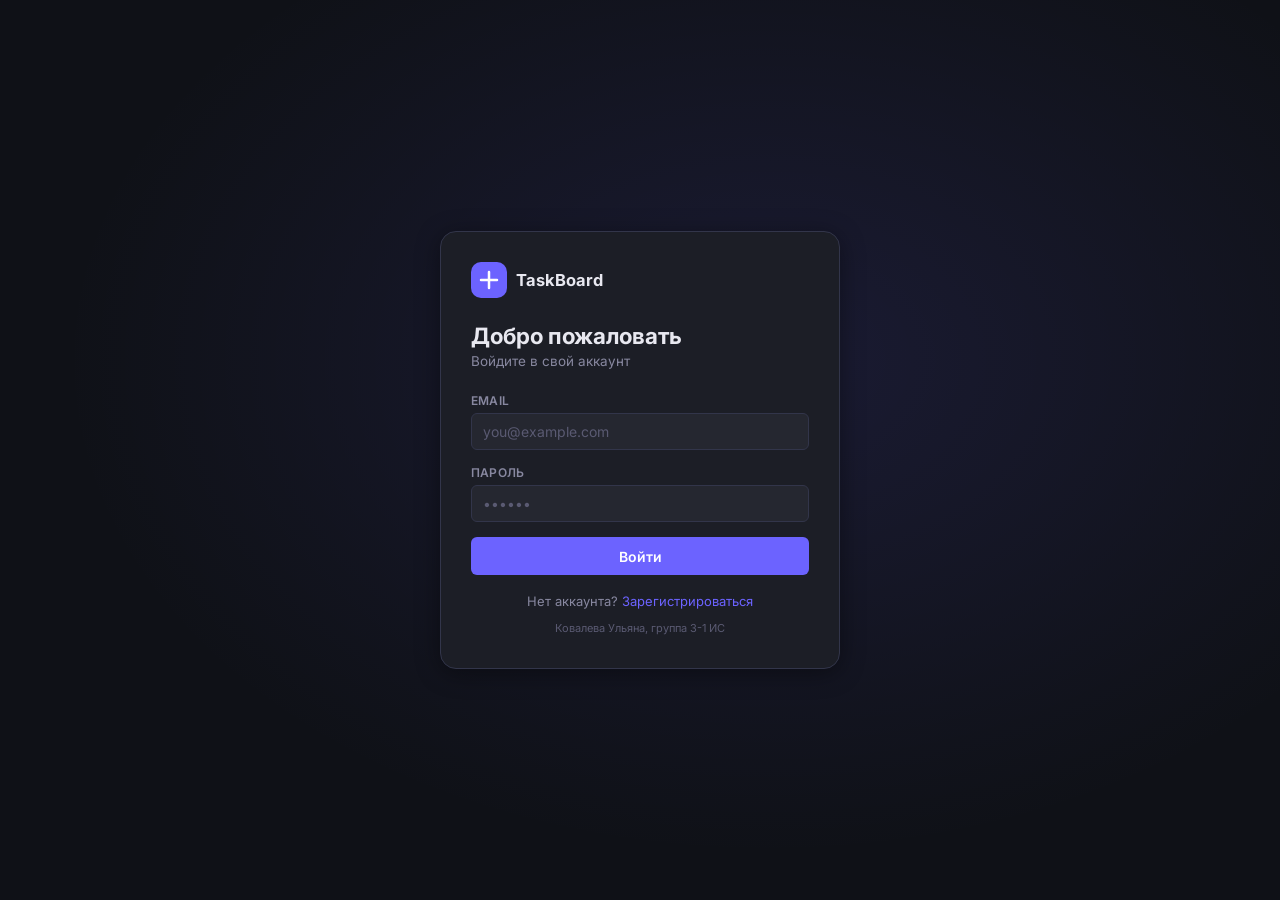
==== Kursovichok2/wwwroot/index.html @ 53ca3d96 "1" ====
<!DOCTYPE html>
<html lang="ru">
<head>
  <meta charset="UTF-8" />
  <meta name="viewport" content="width=device-width, initial-scale=1.0" />
  <meta name="author" content="Ковалева Ульяна, группа 3-1 ИС" />
  <title>TaskBoard — Управление задачами</title>
  <link rel="preconnect" href="https://fonts.googleapis.com" />
  <link href="https://fonts.googleapis.com/css2?family=Inter:wght@400;500;600;700&display=swap" rel="stylesheet" />
  <link rel="stylesheet" href="style.css?v=5" />
</head>
<body>

  <!-- ТОСТЫ -->
  <div id="toast-container"></div>

  <!-- ЭКРАНЫ АВТОРИЗАЦИИ (показываются, когда пользователь не вошёл) -->
  <div id="auth-view" class="auth-wrapper hidden">
    <!-- LOGIN -->
    <div id="page-login" class="auth-card hidden">
      <div class="auth-logo">
        <svg width="36" height="36" viewBox="0 0 36 36" fill="none">
          <rect width="36" height="36" rx="10" fill="#6C63FF"/>
          <path d="M10 18h16M18 10v16" stroke="#fff" stroke-width="2.5" stroke-linecap="round"/>
        </svg>
        <span>TaskBoard</span>
      </div>
      <h1 class="auth-title">Добро пожаловать</h1>
      <p class="auth-subtitle">Войдите в свой аккаунт</p>
      <form id="login-form" class="auth-form" onsubmit="Auth.login(); return false;">
        <div class="field">
          <label>Email</label>
          <input type="email" id="login-email" placeholder="you@example.com" autocomplete="email" required />
        </div>
        <div class="field">
          <label>Пароль</label>
          <input type="password" id="login-password" placeholder="••••••" autocomplete="current-password" required />
        </div>
        <div id="login-error" class="form-error hidden"></div>
        <button type="submit" class="btn btn-primary btn-full">
          <span class="btn-text">Войти</span>
          <span class="btn-spinner hidden"></span>
        </button>
      </form>
      <p class="auth-footer">Нет аккаунта? <a href="#" onclick="Router.go('register')">Зарегистрироваться</a></p>
      <p class="auth-credit">Ковалева Ульяна, группа 3-1 ИС</p>
    </div>

    <!-- РЕГИСТРАЦИЯ -->
    <div id="page-register" class="auth-card hidden">
      <div class="auth-logo">
        <svg width="36" height="36" viewBox="0 0 36 36" fill="none">
          <rect width="36" height="36" rx="10" fill="#6C63FF"/>
          <path d="M10 18h16M18 10v16" stroke="#fff" stroke-width="2.5" stroke-linecap="round"/>
        </svg>
        <span>TaskBoard</span>
      </div>
      <h1 class="auth-title">Создать аккаунт</h1>
      <p class="auth-subtitle">Заполните данные для регистрации</p>
      <form id="register-form" class="auth-form" onsubmit="Auth.register(); return false;">
        <div class="field">
          <label>Имя пользователя</label>
          <input type="text" id="reg-username" placeholder="Минимум 5 символов" minlength="5" maxlength="50" required />
        </div>
        <div class="field">
          <label>Email</label>
          <input type="email" id="reg-email" placeholder="you@example.com" required />
        </div>
        <div class="field">
          <label>Пароль</label>
          <input type="password" id="reg-password" placeholder="Минимум 6 символов" minlength="6" maxlength="100" required />
        </div>
        <div class="field">
          <label>Роль</label>
          <select id="reg-role">
            <option value="user">Исполнитель</option>
            <option value="manager">Менеджер</option>
            <option value="admin">Администратор</option>
          </select>
        </div>
        <div id="reg-error" class="form-error hidden"></div>
        <button type="submit" class="btn btn-primary btn-full">
          <span class="btn-text">Зарегистрироваться</span>
          <span class="btn-spinner hidden"></span>
        </button>
      </form>
      <p class="auth-footer">Уже есть аккаунт? <a href="#" onclick="Router.go('login')">Войти</a></p>
      <p class="auth-credit">Ковалева Ульяна, группа 3-1 ИС</p>
    </div>
  </div>

  <!-- ОСНОВНОЕ ПРИЛОЖЕНИЕ (показывается, если пользователь вошёл) -->
  <div id="app-view" class="app-layout hidden">

    <!-- БОКОВОЕ МЕНЮ -->
    <aside class="sidebar">
      <div class="sidebar-header">
        <svg width="28" height="28" viewBox="0 0 36 36" fill="none">
          <rect width="36" height="36" rx="10" fill="#6C63FF"/>
          <path d="M10 18h16M18 10v16" stroke="#fff" stroke-width="2.5" stroke-linecap="round"/>
        </svg>
        <span class="sidebar-brand">TaskBoard</span>
      </div>

      <nav class="sidebar-nav">
        <a href="#" class="nav-item active" onclick="Router.go('boards')" data-page="boards">
          <svg viewBox="0 0 24 24" fill="none" stroke="currentColor" stroke-width="2">
            <rect x="3" y="3" width="7" height="7" rx="1"/><rect x="14" y="3" width="7" height="7" rx="1"/>
            <rect x="3" y="14" width="7" height="7" rx="1"/><rect x="14" y="14" width="7" height="7" rx="1"/>
          </svg>
          Мои доски
        </a>
        <a href="#" class="nav-item" onclick="Router.go('notifications')" data-page="notifications">
          <svg viewBox="0 0 24 24" fill="none" stroke="currentColor" stroke-width="2">
            <path d="M18 8A6 6 0 0 0 6 8c0 7-3 9-3 9h18s-3-2-3-9"/>
            <path d="M13.73 21a2 2 0 0 1-3.46 0"/>
          </svg>
          Уведомления
          <span id="notif-badge" class="badge hidden">0</span>
        </a>
        <a href="#" class="nav-item" onclick="Router.go('profile')" data-page="profile">
          <svg viewBox="0 0 24 24" fill="none" stroke="currentColor" stroke-width="2">
            <path d="M20 21v-2a4 4 0 0 0-4-4H8a4 4 0 0 0-4 4v2"/>
            <circle cx="12" cy="7" r="4"/>
          </svg>
          Профиль
        </a>
      </nav>

      <div class="course-credit" id="course-author">Ковалева Ульяна, группа 3-1 ИС</div>

      <div class="sidebar-footer">
        <div class="sidebar-user">
          <div class="user-avatar" id="sidebar-avatar">?</div>
          <div class="user-info">
            <span class="user-name" id="sidebar-name">...</span>
            <span class="user-role" id="sidebar-role">...</span>
          </div>
        </div>
        <button class="btn-icon logout-btn" onclick="Auth.logout()" title="Выйти">
          <svg viewBox="0 0 24 24" fill="none" stroke="currentColor" stroke-width="2">
            <path d="M9 21H5a2 2 0 0 1-2-2V5a2 2 0 0 1 2-2h4"/>
            <polyline points="16 17 21 12 16 7"/><line x1="21" y1="12" x2="9" y2="12"/>
          </svg>
        </button>
      </div>
    </aside>

    <!-- МОБИЛЬНАЯ НАВИГАЦИЯ -->
    <nav class="mobile-nav">
      <a href="#" class="mobile-nav-item" onclick="Router.go('boards')" data-page="boards" title="Мои доски">
        <svg viewBox="0 0 24 24" fill="none" stroke="currentColor" stroke-width="2">
          <rect x="3" y="3" width="7" height="7" rx="1"/><rect x="14" y="3" width="7" height="7" rx="1"/>
          <rect x="3" y="14" width="7" height="7" rx="1"/><rect x="14" y="14" width="7" height="7" rx="1"/>
        </svg>
        <span>Доски</span>
      </a>
      <a href="#" class="mobile-nav-item" onclick="Router.go('notifications')" data-page="notifications" title="Уведомления">
        <svg viewBox="0 0 24 24" fill="none" stroke="currentColor" stroke-width="2">
          <path d="M18 8A6 6 0 0 0 6 8c0 7-3 9-3 9h18s-3-2-3-9"/>
          <path d="M13.73 21a2 2 0 0 1-3.46 0"/>
        </svg>
        <span>Увед.</span>
      </a>
      <a href="#" class="mobile-nav-item" onclick="Router.go('profile')" data-page="profile" title="Профиль">
        <svg viewBox="0 0 24 24" fill="none" stroke="currentColor" stroke-width="2">
          <path d="M20 21v-2a4 4 0 0 0-4-4H8a4 4 0 0 0-4 4v2"/>
          <circle cx="12" cy="7" r="4"/>
        </svg>
        <span>Профиль</span>
      </a>
    </nav>

    <!-- ОСНОВНОЙ КОНТЕНТ -->
    <main class="main-content">

      <!-- СТРАНИЦА ДОСОК -->
      <div id="page-boards" class="page hidden">
        <div class="page-header">
          <div>
            <h1 class="page-title">Мои доски</h1>
            <p class="page-subtitle">Управляйте своими проектами</p>
          </div>
          <button class="btn btn-primary" onclick="Boards.openCreateModal()">
            <svg viewBox="0 0 24 24" fill="none" stroke="currentColor" stroke-width="2.5"><path d="M12 5v14M5 12h14"/></svg>
            Новая доска
          </button>
        </div>
        <div id="boards-grid" class="boards-grid">
          <div class="skeleton-grid">
            <div class="skeleton-card"></div>
            <div class="skeleton-card"></div>
            <div class="skeleton-card"></div>
          </div>
        </div>
      </div>

      <!-- СТРАНИЦА ДОСКИ (КАНБАН) -->
      <div id="page-board" class="page hidden">
        <div class="page-header">
          <div class="board-header-left">
            <button class="btn-icon back-btn" onclick="Router.go('boards')">
              <svg viewBox="0 0 24 24" fill="none" stroke="currentColor" stroke-width="2.5">
                <path d="M19 12H5M12 5l-7 7 7 7"/>
              </svg>
            </button>
            <div>
              <h1 class="page-title" id="board-title">Загрузка...</h1>
              <p class="page-subtitle" id="board-desc"></p>
            </div>
          </div>
          <div class="board-actions">
            <button class="btn btn-secondary" onclick="Board.openEditModal()">Редактировать</button>
            <button class="btn btn-primary" onclick="Board.openTaskModal()">
              <svg viewBox="0 0 24 24" fill="none" stroke="currentColor" stroke-width="2.5"><path d="M12 5v14M5 12h14"/></svg>
              Задача
            </button>
          </div>
        </div>
        <div class="kanban-board" id="kanban-board">
          <div class="kanban-col" id="col-todo" data-status="todo">
            <div class="col-header">
              <div class="col-dot dot-todo"></div>
              <span class="col-title">To Do</span>
              <span class="col-count" id="count-todo">0</span>
            </div>
            <div class="col-cards" id="cards-todo"></div>
          </div>
          <div class="kanban-col" id="col-inprogress" data-status="inprogress">
            <div class="col-header">
              <div class="col-dot dot-inprogress"></div>
              <span class="col-title">In Progress</span>
              <span class="col-count" id="count-inprogress">0</span>
            </div>
            <div class="col-cards" id="cards-inprogress"></div>
          </div>
          <div class="kanban-col" id="col-done" data-status="done">
            <div class="col-header">
              <div class="col-dot dot-done"></div>
              <span class="col-title">Done</span>
              <span class="col-count" id="count-done">0</span>
            </div>
            <div class="col-cards" id="cards-done"></div>
          </div>
        </div>
      </div>

      <!-- СТРАНИЦА ЗАДАЧИ -->
      <div id="page-task" class="page hidden">
        <div class="page-header">
          <div class="board-header-left">
            <button class="btn-icon back-btn" id="task-back-btn" onclick="Board.goBack()">
              <svg viewBox="0 0 24 24" fill="none" stroke="currentColor" stroke-width="2.5">
                <path d="M19 12H5M12 5l-7 7 7 7"/>
              </svg>
            </button>
            <div>
              <h1 class="page-title" id="task-title">Загрузка...</h1>
              <span class="status-badge" id="task-status-badge"></span>
            </div>
          </div>
          <div class="board-actions">
            <button class="btn btn-secondary" onclick="TaskDetail.openEditModal()">Редактировать</button>
            <button class="btn btn-danger" onclick="TaskDetail.deleteTask()">Удалить</button>
          </div>
        </div>

        <div class="task-layout">
          <div class="task-main">
            <section class="task-section">
              <h3 class="section-label">Описание</h3>
              <p id="task-description" class="task-description"></p>
            </section>
            <section class="task-section">
              <h3 class="section-label">Комментарии</h3>
              <div id="task-comments" class="comments-list"></div>
              <form class="comment-form" onsubmit="TaskDetail.addComment(); return false;">
                <textarea id="comment-text" placeholder="Написать комментарий..." rows="3"></textarea>
                <button class="btn btn-primary">Отправить</button>
              </form>
            </section>
          </div>
          <div class="task-sidebar">
            <div class="task-meta-card">
              <div class="meta-row">
                <span class="meta-label">Статус</span>
                <select id="task-status-select" onchange="TaskDetail.changeStatus(this.value)" class="meta-select">
                  <option value="todo">To Do</option>
                  <option value="inprogress">In Progress</option>
                  <option value="done">Done</option>
                </select>
              </div>
              <div class="meta-row">
                <span class="meta-label">Дедлайн</span>
                <span id="task-due" class="meta-value">—</span>
              </div>
              <div class="meta-row">
                <span class="meta-label">Создана</span>
                <span id="task-created" class="meta-value">—</span>
              </div>
              <div class="meta-row">
                <span class="meta-label">Исполнитель</span>
                <span id="task-assignee" class="meta-value">—</span>
              </div>
            </div>
          </div>
        </div>
      </div>

      <!-- СТРАНИЦА УВЕДОМЛЕНИЙ -->
      <div id="page-notifications" class="page hidden">
        <div class="page-header">
          <div>
            <h1 class="page-title">Уведомления</h1>
            <p class="page-subtitle">Последние изменения в ваших задачах</p>
          </div>
          <button class="btn btn-secondary" onclick="Notifications.markAllRead()">Отметить все прочитанными</button>
        </div>
        <div id="notif-list" class="notif-list"></div>
      </div>

      <!-- СТРАНИЦА ПРОФИЛЯ -->
      <div id="page-profile" class="page hidden">
        <div class="page-header">
          <div>
            <h1 class="page-title">Профиль</h1>
          </div>
        </div>
        <div class="profile-card">
          <div class="profile-avatar-big" id="profile-avatar-big">?</div>
          <div class="profile-info">
            <div class="profile-name" id="profile-name">—</div>
            <div class="profile-email" id="profile-email">—</div>
            <div class="profile-role-badge" id="profile-role">—</div>
          </div>
        </div>
      </div>

    </main>
  </div>

  <!-- МОДАЛЬНЫЕ ОКНА -->

  <!-- МОДАЛЬНОЕ ОКНО СОЗДАНИЯ/РЕДАКТИРОВАНИЯ ДОСКИ -->
  <div id="modal-board" class="modal-overlay hidden" onclick="Modal.closeOnOverlay(event, 'modal-board')">
    <div class="modal">
      <div class="modal-header">
        <h2 id="modal-board-title">Новая доска</h2>
        <button class="btn-icon" onclick="Modal.close('modal-board')">
          <svg viewBox="0 0 24 24" fill="none" stroke="currentColor" stroke-width="2.5"><path d="M18 6L6 18M6 6l12 12"/></svg>
        </button>
      </div>
      <div class="modal-body">
        <div class="field">
          <label>Название <span class="req">*</span></label>
          <input type="text" id="board-name-input" placeholder="Название доски" maxlength="100" />
        </div>
        <div class="field">
          <label>Описание</label>
          <textarea id="board-desc-input" placeholder="Опционально" maxlength="500" rows="3"></textarea>
        </div>
      </div>
      <div class="modal-footer">
        <button class="btn btn-ghost" onclick="Modal.close('modal-board')">Отмена</button>
        <button class="btn btn-primary" id="board-submit-btn" onclick="Boards.submitBoard()">Создать</button>
      </div>
    </div>
  </div>

  <!-- МОДАЛЬНОЕ ОКНО СОЗДАНИЯ ЗАДАЧИ -->
  <div id="modal-task" class="modal-overlay hidden" onclick="Modal.closeOnOverlay(event, 'modal-task')">
    <div class="modal">
      <div class="modal-header">
        <h2>Новая задача</h2>
        <button class="btn-icon" onclick="Modal.close('modal-task')">
          <svg viewBox="0 0 24 24" fill="none" stroke="currentColor" stroke-width="2.5"><path d="M18 6L6 18M6 6l12 12"/></svg>
        </button>
      </div>
      <div class="modal-body">
        <div class="field">
          <label>Название <span class="req">*</span></label>
          <input type="text" id="task-name-input" placeholder="Название задачи" maxlength="100" />
        </div>
        <div class="field">
          <label>Описание</label>
          <textarea id="task-desc-input" placeholder="Опционально" maxlength="1000" rows="3"></textarea>
        </div>
        <div class="field-row">
          <div class="field">
            <label>Статус</label>
            <select id="task-status-input">
              <option value="todo">To Do</option>
              <option value="inprogress">In Progress</option>
              <option value="done">Done</option>
            </select>
          </div>
          <div class="field">
            <label>Дедлайн</label>
            <input type="date" id="task-due-input" />
          </div>
        </div>
      </div>
      <div class="modal-footer">
        <button class="btn btn-ghost" onclick="Modal.close('modal-task')">Отмена</button>
        <button class="btn btn-primary" onclick="Board.submitTask()">Создать</button>
      </div>
    </div>
  </div>

  <!-- МОДАЛЬНОЕ ОКНО РЕДАКТИРОВАНИЯ ЗАДАЧИ -->
  <div id="modal-edit-task" class="modal-overlay hidden" onclick="Modal.closeOnOverlay(event, 'modal-edit-task')">
    <div class="modal">
      <div class="modal-header">
        <h2>Редактировать задачу</h2>
        <button class="btn-icon" onclick="Modal.close('modal-edit-task')">
          <svg viewBox="0 0 24 24" fill="none" stroke="currentColor" stroke-width="2.5"><path d="M18 6L6 18M6 6l12 12"/></svg>
        </button>
      </div>
      <div class="modal-body">
        <div class="field">
          <label>Название</label>
          <input type="text" id="edit-task-name" maxlength="100" />
        </div>
        <div class="field">
          <label>Описание</label>
          <textarea id="edit-task-desc" maxlength="1000" rows="3"></textarea>
        </div>
        <div class="field-row">
          <div class="field">
            <label>Статус</label>
            <select id="edit-task-status">
              <option value="todo">To Do</option>
              <option value="inprogress">In Progress</option>
              <option value="done">Done</option>
            </select>
          </div>
          <div class="field">
            <label>Дедлайн</label>
            <input type="date" id="edit-task-due" />
          </div>
        </div>
      </div>
      <div class="modal-footer">
        <button class="btn btn-ghost" onclick="Modal.close('modal-edit-task')">Отмена</button>
        <button class="btn btn-primary" onclick="TaskDetail.submitEdit()">Сохранить</button>
      </div>
    </div>
  </div>

  <!-- МОДАЛЬНОЕ ОКНО ПОДТВЕРЖДЕНИЯ УДАЛЕНИЯ -->
  <div id="modal-confirm" class="modal-overlay hidden" onclick="Modal.closeOnOverlay(event, 'modal-confirm')">
    <div class="modal modal-sm">
      <div class="modal-header">
        <h2 id="confirm-title">Подтверждение</h2>
        <button class="btn-icon" onclick="Modal.close('modal-confirm')">
          <svg viewBox="0 0 24 24" fill="none" stroke="currentColor" stroke-width="2.5"><path d="M18 6L6 18M6 6l12 12"/></svg>
        </button>
      </div>
      <div class="modal-body">
        <p id="confirm-text">Вы уверены?</p>
      </div>
      <div class="modal-footer">
        <button class="btn btn-ghost" onclick="Modal.close('modal-confirm')">Отмена</button>
        <button class="btn btn-danger" id="confirm-btn">Удалить</button>
      </div>
    </div>
  </div>

  <!-- СКРИПТЫ (порядок загрузки важен) -->
  <script src="js/config.js?v=5"></script>
  <script src="js/api.js?v=5"></script>
  <script src="js/auth.js?v=5"></script>
  <script src="js/router.js?v=5"></script>
  <script src="js/modal.js?v=5"></script>
  <script src="js/toast.js?v=5"></script>
  <script src="js/pages/boards.js?v=5"></script>
  <script src="js/pages/board.js?v=5"></script>
  <script src="js/pages/task.js?v=5"></script>
  <script src="js/pages/notifications.js?v=5"></script>
  <script src="js/app.js?v=5"></script>
</body>
</html>
---- Kursovichok2/wwwroot/style.css ----
/* ── CSS переменные ── */
:root {
  --bg:          #0F1117;
  --surface:     #1C1E26;
  --surface2:    #252730;
  --surface3:    #2E3040;
  --border:      #32354A;
  --accent:      #6C63FF;
  --accent-h:    #8B83FF;
  --accent-dim:  rgba(108, 99, 255, 0.15);
  --text:        #E8E8F0;
  --text-muted:  #8888A0;
  --text-dim:    #5A5A72;
  --success:     #3ECF8E;
  --warning:     #F4A261;
  --danger:      #E05252;
  --todo-clr:    #7B8AF7;
  --prog-clr:    #F4A261;
  --done-clr:    #3ECF8E;
  --radius:      10px;
  --radius-sm:   6px;
  --shadow:      0 4px 24px rgba(0,0,0,0.4);
  --font:        'Inter', -apple-system, sans-serif;
  --sidebar-w:   240px;
  --transition:  0.18s ease;
}

/* ── Сброс стилей ── */
*, *::before, *::after { box-sizing: border-box; margin: 0; padding: 0; }
html { font-size: 15px; }
body {
  font-family: var(--font);
  background: var(--bg);
  color: var(--text);
  min-height: 100vh;
  -webkit-font-smoothing: antialiased;
}
a { color: var(--accent); text-decoration: none; }
a:hover { color: var(--accent-h); }
button { font-family: var(--font); cursor: pointer; border: none; background: none; }
input, textarea, select {
  font-family: var(--font);
  font-size: 0.933rem;
  background: var(--surface2);
  border: 1.5px solid var(--border);
  border-radius: var(--radius-sm);
  color: var(--text);
  padding: 0.6rem 0.75rem;
  width: 100%;
  transition: border-color var(--transition);
  outline: none;
}
input::placeholder, textarea::placeholder { color: var(--text-dim); }
input:focus, textarea:focus, select:focus { border-color: var(--accent); }
textarea { resize: vertical; }
select option { background: var(--surface2); }

/* ── Утилиты ── */
.hidden { display: none !important; }

/* ── Кнопки ── */
.btn {
  display: inline-flex;
  align-items: center;
  gap: 0.4rem;
  padding: 0.55rem 1.1rem;
  border-radius: var(--radius-sm);
  font-size: 0.867rem;
  font-weight: 600;
  transition: background var(--transition), transform 0.1s;
}
.btn:active { transform: scale(0.97); }
.btn svg { width: 15px; height: 15px; flex-shrink: 0; }

.btn-primary { background: var(--accent); color: #fff; }
.btn-primary:hover { background: var(--accent-h); }

.btn-secondary { background: var(--surface2); color: var(--text); border: 1.5px solid var(--border); }
.btn-secondary:hover { background: var(--surface3); }

.btn-ghost { background: transparent; color: var(--text-muted); }
.btn-ghost:hover { background: var(--surface2); color: var(--text); }

.btn-danger { background: rgba(224,82,82,0.15); color: var(--danger); border: 1.5px solid rgba(224,82,82,0.3); }
.btn-danger:hover { background: rgba(224,82,82,0.25); }

.btn-full { width: 100%; justify-content: center; padding: 0.7rem; font-size: 0.933rem; }

.btn-icon {
  width: 32px; height: 32px;
  display: flex; align-items: center; justify-content: center;
  border-radius: var(--radius-sm);
  color: var(--text-muted);
  transition: background var(--transition), color var(--transition);
}
.btn-icon:hover { background: var(--surface2); color: var(--text); }
.btn-icon svg { width: 18px; height: 18px; }

/* ── Авторизация ── */
.auth-wrapper {
  min-height: 100vh;
  display: flex;
  align-items: center;
  justify-content: center;
  background: radial-gradient(ellipse at 60% 40%, rgba(108,99,255,0.12) 0%, transparent 65%),
              var(--bg);
}
.auth-card {
  width: 100%;
  max-width: 400px;
  background: var(--surface);
  border: 1.5px solid var(--border);
  border-radius: 16px;
  padding: 2rem 2rem 2.2rem;
  box-shadow: var(--shadow);
}
.auth-logo {
  display: flex; align-items: center; gap: 0.6rem;
  font-size: 1.1rem; font-weight: 700; color: var(--text);
  margin-bottom: 1.6rem;
}
.auth-title { font-size: 1.5rem; font-weight: 700; margin-bottom: 0.25rem; }
.auth-subtitle { color: var(--text-muted); font-size: 0.9rem; margin-bottom: 1.6rem; }
.auth-form { display: flex; flex-direction: column; gap: 1rem; }
.auth-footer { text-align: center; margin-top: 1.2rem; color: var(--text-muted); font-size: 0.867rem; }
.auth-credit {
  text-align: center;
  margin-top: 0.8rem;
  color: var(--text-dim);
  font-size: 0.733rem;
}

/* ── Поля формы ── */
.field { display: flex; flex-direction: column; gap: 0.35rem; }
.field label { font-size: 0.8rem; font-weight: 600; color: var(--text-muted); letter-spacing: 0.02em; text-transform: uppercase; }
.field-row { display: grid; grid-template-columns: 1fr 1fr; gap: 0.75rem; }
.req { color: var(--accent); }
.form-error { color: var(--danger); font-size: 0.833rem; padding: 0.5rem 0.6rem; background: rgba(224,82,82,0.1); border-radius: var(--radius-sm); }

/* ── Макет приложения ── */
.app-layout {
  display: grid;
  grid-template-columns: var(--sidebar-w) 1fr;
  min-height: 100vh;
}

/* ── Боковое меню ── */
.sidebar {
  background: var(--surface);
  border-right: 1.5px solid var(--border);
  display: flex;
  flex-direction: column;
  padding: 1.25rem 0;
  position: sticky;
  top: 0;
  height: 100vh;
  overflow-y: auto;
}
.sidebar-header {
  display: flex; align-items: center; gap: 0.6rem;
  padding: 0 1.1rem 1.4rem;
  font-size: 1rem; font-weight: 700; color: var(--text);
}
.sidebar-brand { font-size: 1rem; font-weight: 700; }
.sidebar-nav { flex: 1; display: flex; flex-direction: column; gap: 2px; padding: 0 0.6rem; }
.nav-item {
  display: flex; align-items: center; gap: 0.7rem;
  padding: 0.6rem 0.8rem;
  border-radius: var(--radius-sm);
  color: var(--text-muted);
  font-size: 0.867rem;
  font-weight: 500;
  transition: background var(--transition), color var(--transition);
  text-decoration: none;
  position: relative;
}
.nav-item svg { width: 16px; height: 16px; flex-shrink: 0; }
.nav-item:hover { background: var(--surface2); color: var(--text); }
.nav-item.active { background: var(--accent-dim); color: var(--accent); }

.sidebar-footer {
  padding: 1rem 0.9rem 0;
  border-top: 1.5px solid var(--border);
  display: flex; align-items: center; gap: 0.5rem;
  margin-top: auto;
}
.course-credit {
  margin: 0 0.9rem 0.75rem;
  padding: 0.7rem 0.75rem;
  border: 1px solid var(--border);
  border-radius: var(--radius-sm);
  color: var(--text-muted);
  font-size: 0.733rem;
  line-height: 1.35;
  background: var(--surface2);
}
.sidebar-user { display: flex; align-items: center; gap: 0.6rem; flex: 1; min-width: 0; }
.user-avatar {
  width: 32px; height: 32px; border-radius: 50%;
  background: var(--accent-dim);
  color: var(--accent);
  display: flex; align-items: center; justify-content: center;
  font-size: 0.8rem; font-weight: 700;
  flex-shrink: 0;
  border: 1.5px solid var(--accent);
}
.user-info { display: flex; flex-direction: column; min-width: 0; }
.user-name { font-size: 0.8rem; font-weight: 600; white-space: nowrap; overflow: hidden; text-overflow: ellipsis; }
.user-role { font-size: 0.7rem; color: var(--text-muted); white-space: nowrap; }

.logout-btn { color: var(--text-dim); flex-shrink: 0; }
.logout-btn:hover { background: rgba(224,82,82,0.1); color: var(--danger); }

.mobile-nav {
  display: none;
  position: fixed;
  left: 0;
  right: 0;
  bottom: 0;
  z-index: 800;
  background: var(--surface);
  border-top: 1.5px solid var(--border);
  padding: 0.35rem 0.6rem calc(0.35rem + env(safe-area-inset-bottom));
  grid-template-columns: repeat(3, 1fr);
  gap: 0.25rem;
}
.mobile-nav-item {
  min-height: 48px;
  display: flex;
  flex-direction: column;
  align-items: center;
  justify-content: center;
  gap: 0.2rem;
  border-radius: var(--radius-sm);
  color: var(--text-muted);
  font-size: 0.7rem;
  font-weight: 600;
}
.mobile-nav-item svg { width: 18px; height: 18px; }
.mobile-nav-item.active { background: var(--accent-dim); color: var(--accent); }

/* ── Основной контент ── */
.main-content { padding: 2rem 2.5rem; overflow-y: auto; }
.page { display: block; }

/* ── Заголовок страницы ── */
.page-header {
  display: flex; align-items: flex-start; justify-content: space-between;
  margin-bottom: 2rem; gap: 1rem;
}
.page-title { font-size: 1.6rem; font-weight: 700; margin-bottom: 0.2rem; }
.page-subtitle { color: var(--text-muted); font-size: 0.867rem; }
.board-header-left { display: flex; align-items: center; gap: 0.75rem; }
.back-btn { width: 36px; height: 36px; }
.board-actions { display: flex; gap: 0.5rem; align-items: center; }

/* ── Сетка досок ── */
.boards-grid { display: grid; grid-template-columns: repeat(auto-fill, minmax(260px, 1fr)); gap: 1rem; }
.board-card {
  background: var(--surface);
  border: 1.5px solid var(--border);
  border-radius: var(--radius);
  padding: 1.2rem 1.2rem 1rem;
  cursor: pointer;
  transition: border-color var(--transition), transform var(--transition), box-shadow var(--transition);
  position: relative;
}
.board-card:hover { border-color: var(--accent); transform: translateY(-2px); box-shadow: 0 8px 24px rgba(108,99,255,0.15); }
.board-card-title { font-size: 1rem; font-weight: 600; margin-bottom: 0.4rem; }
.board-card-desc { font-size: 0.8rem; color: var(--text-muted); display: -webkit-box; -webkit-line-clamp: 2; -webkit-box-orient: vertical; overflow: hidden; min-height: 2.2em; }
.board-card-footer { display: flex; justify-content: space-between; align-items: center; margin-top: 1rem; padding-top: 0.75rem; border-top: 1px solid var(--border); }
.board-card-date { font-size: 0.75rem; color: var(--text-dim); }
.board-card-actions { display: flex; gap: 4px; opacity: 0; transition: opacity var(--transition); }
.board-card:hover .board-card-actions { opacity: 1; }
.board-card-actions .btn-icon { width: 26px; height: 26px; }
.board-card-actions .btn-icon svg { width: 14px; height: 14px; }

.empty-state {
  grid-column: 1 / -1;
  text-align: center;
  padding: 4rem 2rem;
  color: var(--text-muted);
}
.empty-state svg { width: 48px; height: 48px; margin: 0 auto 1rem; opacity: 0.4; }
.empty-state h3 { font-size: 1.1rem; font-weight: 600; margin-bottom: 0.4rem; color: var(--text); }
.empty-state p { font-size: 0.867rem; }

/* ── Скелет загрузки ── */
.skeleton-grid { display: contents; }
.skeleton-card {
  background: var(--surface);
  border: 1.5px solid var(--border);
  border-radius: var(--radius);
  height: 140px;
  animation: shimmer 1.4s infinite;
}
@keyframes shimmer {
  0%,100% { opacity: 0.6; }
  50%      { opacity: 1; }
}

/* ── Канбан ── */
.kanban-board {
  display: grid;
  grid-template-columns: repeat(3, 1fr);
  gap: 1.2rem;
  align-items: start;
  min-height: calc(100vh - 200px);
}
.kanban-col {
  background: var(--surface);
  border: 1.5px solid var(--border);
  border-radius: var(--radius);
  overflow: hidden;
}
.col-header {
  display: flex; align-items: center; gap: 0.5rem;
  padding: 1rem 1rem 0.75rem;
  border-bottom: 1.5px solid var(--border);
}
.col-dot { width: 8px; height: 8px; border-radius: 50%; flex-shrink: 0; }
.dot-todo { background: var(--todo-clr); box-shadow: 0 0 6px var(--todo-clr); }
.dot-inprogress { background: var(--prog-clr); box-shadow: 0 0 6px var(--prog-clr); }
.dot-done { background: var(--done-clr); box-shadow: 0 0 6px var(--done-clr); }
.col-title { font-size: 0.833rem; font-weight: 700; text-transform: uppercase; letter-spacing: 0.06em; flex: 1; }
.col-count {
  font-size: 0.75rem; font-weight: 600;
  background: var(--surface2);
  border-radius: 20px;
  padding: 1px 8px;
  color: var(--text-muted);
}
.col-cards { display: flex; flex-direction: column; gap: 0.6rem; padding: 0.75rem; min-height: 60px; }

/* Карточка задачи Канбан */
.task-card {
  background: var(--surface2);
  border: 1.5px solid var(--border);
  border-radius: var(--radius-sm);
  padding: 0.8rem 0.9rem;
  cursor: pointer;
  transition: border-color var(--transition), box-shadow var(--transition);
}
.task-card:hover { border-color: var(--accent); box-shadow: 0 2px 12px rgba(108,99,255,0.15); }
.task-card-title { font-size: 0.867rem; font-weight: 600; margin-bottom: 0.35rem; }
.task-card-due {
  font-size: 0.75rem; color: var(--text-muted);
  display: flex; align-items: center; gap: 0.3rem;
}
.task-card-due svg { width: 12px; height: 12px; }
.task-card-due.overdue { color: var(--danger); }
.task-card-assignee {
  font-size: 0.7rem; color: var(--text-dim);
  margin-top: 0.4rem;
  display: flex; align-items: center; gap: 0.3rem;
}

/* ── Детали задачи ── */
.task-layout { display: grid; grid-template-columns: 1fr 260px; gap: 1.5rem; align-items: start; }
.task-section { margin-bottom: 1.5rem; }
.section-label { font-size: 0.767rem; font-weight: 700; text-transform: uppercase; letter-spacing: 0.07em; color: var(--text-muted); margin-bottom: 0.7rem; }
.task-description { font-size: 0.9rem; color: var(--text-muted); line-height: 1.65; white-space: pre-wrap; }
.status-badge {
  display: inline-block;
  font-size: 0.733rem; font-weight: 700; text-transform: uppercase; letter-spacing: 0.05em;
  padding: 2px 10px; border-radius: 20px;
  margin-top: 0.35rem;
}
.status-todo { background: rgba(123,138,247,0.15); color: var(--todo-clr); }
.status-inprogress { background: rgba(244,162,97,0.15); color: var(--prog-clr); }
.status-done { background: rgba(62,207,142,0.15); color: var(--done-clr); }

.task-meta-card {
  background: var(--surface);
  border: 1.5px solid var(--border);
  border-radius: var(--radius);
  padding: 1rem;
}
.meta-row { display: flex; flex-direction: column; gap: 0.3rem; padding: 0.6rem 0; border-bottom: 1px solid var(--border); }
.meta-row:last-child { border-bottom: none; }
.meta-label { font-size: 0.733rem; font-weight: 700; text-transform: uppercase; letter-spacing: 0.05em; color: var(--text-dim); }
.meta-value { font-size: 0.867rem; color: var(--text); }
.meta-select { padding: 0.35rem 0.5rem; font-size: 0.8rem; }

/* ── Комментарии ── */
.comments-list { display: flex; flex-direction: column; gap: 0.75rem; margin-bottom: 1rem; }
.comment-item {
  background: var(--surface);
  border: 1.5px solid var(--border);
  border-radius: var(--radius-sm);
  padding: 0.75rem 0.9rem;
}
.comment-header { display: flex; justify-content: space-between; align-items: center; margin-bottom: 0.4rem; }
.comment-author { font-size: 0.8rem; font-weight: 600; color: var(--accent); }
.comment-date { font-size: 0.733rem; color: var(--text-dim); }
.comment-text { font-size: 0.867rem; color: var(--text-muted); line-height: 1.55; }
.comment-form { display: flex; flex-direction: column; gap: 0.5rem; }
.comment-empty { color: var(--text-dim); font-size: 0.867rem; font-style: italic; }

/* ── Уведомления ── */
.notif-list { display: flex; flex-direction: column; gap: 0.5rem; }
.notif-item {
  background: var(--surface);
  border: 1.5px solid var(--border);
  border-radius: var(--radius-sm);
  padding: 0.85rem 1rem;
  display: flex; align-items: flex-start; gap: 0.75rem;
  transition: border-color var(--transition);
}
.notif-item.unread { border-color: var(--accent); background: var(--accent-dim); }
.notif-dot { width: 8px; height: 8px; border-radius: 50%; background: var(--accent); margin-top: 4px; flex-shrink: 0; }
.notif-dot.read { background: var(--text-dim); }
.notif-body { flex: 1; }
.notif-text { font-size: 0.867rem; margin-bottom: 0.25rem; }
.notif-date { font-size: 0.733rem; color: var(--text-dim); }
.notif-empty { color: var(--text-dim); text-align: center; padding: 3rem; font-style: italic; }

/* ── Бейджи ── */
.badge {
  background: var(--danger);
  color: #fff;
  font-size: 0.667rem;
  font-weight: 700;
  border-radius: 20px;
  padding: 1px 6px;
  min-width: 18px;
  text-align: center;
}

/* ── Профиль ── */
.profile-card {
  background: var(--surface);
  border: 1.5px solid var(--border);
  border-radius: var(--radius);
  padding: 2rem;
  display: flex; align-items: center; gap: 1.5rem;
  max-width: 480px;
}
.profile-avatar-big {
  width: 72px; height: 72px; border-radius: 50%;
  background: var(--accent-dim);
  color: var(--accent);
  display: flex; align-items: center; justify-content: center;
  font-size: 1.8rem; font-weight: 700;
  border: 2px solid var(--accent);
  flex-shrink: 0;
}
.profile-name { font-size: 1.2rem; font-weight: 700; margin-bottom: 0.2rem; }
.profile-email { font-size: 0.867rem; color: var(--text-muted); margin-bottom: 0.6rem; }
.profile-role-badge {
  display: inline-block;
  font-size: 0.733rem; font-weight: 700; text-transform: uppercase; letter-spacing: 0.05em;
  padding: 2px 10px; border-radius: 20px;
  background: var(--accent-dim); color: var(--accent);
}

/* ── Модальные окна ── */
.modal-overlay {
  position: fixed; inset: 0;
  background: rgba(0,0,0,0.6);
  backdrop-filter: blur(4px);
  display: flex; align-items: center; justify-content: center;
  z-index: 1000;
  padding: 1rem;
}
.modal {
  background: var(--surface);
  border: 1.5px solid var(--border);
  border-radius: 14px;
  width: 100%;
  max-width: 480px;
  box-shadow: var(--shadow);
  animation: modalIn 0.18s ease;
}
.modal-sm { max-width: 360px; }
@keyframes modalIn {
  from { opacity: 0; transform: scale(0.96) translateY(-8px); }
  to   { opacity: 1; transform: scale(1) translateY(0); }
}
.modal-header {
  display: flex; align-items: center; justify-content: space-between;
  padding: 1.2rem 1.2rem 0.8rem;
  border-bottom: 1.5px solid var(--border);
}
.modal-header h2 { font-size: 1rem; font-weight: 700; }
.modal-body { padding: 1.2rem; display: flex; flex-direction: column; gap: 0.9rem; }
.modal-footer {
  display: flex; justify-content: flex-end; gap: 0.5rem;
  padding: 0.8rem 1.2rem 1.2rem;
}

/* ── Тосты ── */
#toast-container {
  position: fixed; bottom: 1.5rem; right: 1.5rem;
  display: flex; flex-direction: column; gap: 0.5rem;
  z-index: 9999;
}
.toast {
  background: var(--surface);
  border: 1.5px solid var(--border);
  border-radius: var(--radius-sm);
  padding: 0.7rem 1rem;
  font-size: 0.867rem;
  box-shadow: var(--shadow);
  animation: toastIn 0.2s ease;
  min-width: 220px;
  max-width: 320px;
}
.toast.success { border-color: var(--success); }
.toast.error   { border-color: var(--danger); }
@keyframes toastIn {
  from { opacity: 0; transform: translateX(20px); }
  to   { opacity: 1; transform: translateX(0); }
}

/* ── Индикатор загрузки ── */
.btn-spinner {
  width: 14px; height: 14px; border-radius: 50%;
  border: 2px solid rgba(255,255,255,0.3);
  border-top-color: #fff;
  animation: spin 0.6s linear infinite;
}
@keyframes spin { to { transform: rotate(360deg); } }

/* ── Адаптивность ── */
@media (max-width: 900px) {
  .app-layout { grid-template-columns: 1fr; }
  .sidebar { display: none; }
  .mobile-nav { display: grid; }
  .kanban-board { grid-template-columns: 1fr; }
  .task-layout { grid-template-columns: 1fr; }
  .main-content { padding: 1.25rem 1.25rem 5.5rem; }
}
@media (max-width: 600px) {
  .page-header { flex-direction: column; align-items: flex-start; }
  .board-actions { width: 100%; }
}
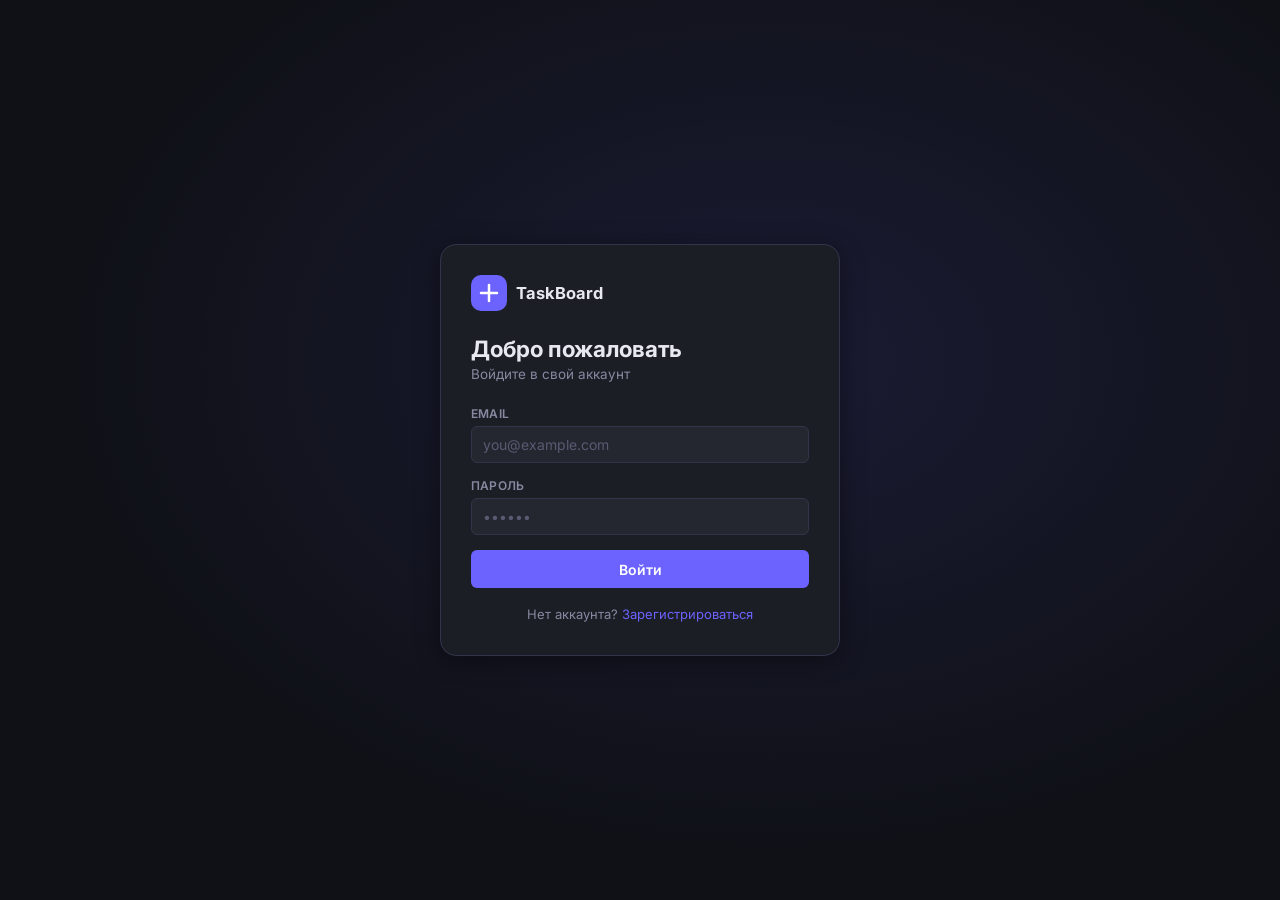
==== commit f29ad691: "итоговая версия" ====
--- a/Kursovichok2/wwwroot/index.html
+++ b/Kursovichok2/wwwroot/index.html
@@ -1,482 +1,532 @@
 <!DOCTYPE html>
 <html lang="ru">
 <head>
-  <meta charset="UTF-8" />
-  <meta name="viewport" content="width=device-width, initial-scale=1.0" />
-  <meta name="author" content="Ковалева Ульяна, группа 3-1 ИС" />
-  <title>TaskBoard — Управление задачами</title>
-  <link rel="preconnect" href="https://fonts.googleapis.com" />
-  <link href="https://fonts.googleapis.com/css2?family=Inter:wght@400;500;600;700&display=swap" rel="stylesheet" />
-  <link rel="stylesheet" href="style.css?v=5" />
+    <meta charset="UTF-8" />
+    <meta name="viewport" content="width=device-width, initial-scale=1.0" />
+    <title>TaskBoard — Управление задачами</title>
+    <link rel="preconnect" href="https://fonts.googleapis.com" />
+    <link href="https://fonts.googleapis.com/css2?family=Inter:wght@400;500;600;700&display=swap" rel="stylesheet" />
+    <link rel="stylesheet" href="style.css?v=5" />
+    <link rel="icon" href="data:image/svg+xml,<svg xmlns='http://www.w3.org/2000/svg' viewBox='0 0 100 100'><text y='.9em' font-size='90'>📋</text></svg>">
 </head>
 <body>
 
-  <!-- ТОСТЫ -->
-  <div id="toast-container"></div>
-
-  <!-- ЭКРАНЫ АВТОРИЗАЦИИ (показываются, когда пользователь не вошёл) -->
-  <div id="auth-view" class="auth-wrapper hidden">
-    <!-- LOGIN -->
-    <div id="page-login" class="auth-card hidden">
-      <div class="auth-logo">
-        <svg width="36" height="36" viewBox="0 0 36 36" fill="none">
-          <rect width="36" height="36" rx="10" fill="#6C63FF"/>
-          <path d="M10 18h16M18 10v16" stroke="#fff" stroke-width="2.5" stroke-linecap="round"/>
-        </svg>
-        <span>TaskBoard</span>
-      </div>
-      <h1 class="auth-title">Добро пожаловать</h1>
-      <p class="auth-subtitle">Войдите в свой аккаунт</p>
-      <form id="login-form" class="auth-form" onsubmit="Auth.login(); return false;">
-        <div class="field">
-          <label>Email</label>
-          <input type="email" id="login-email" placeholder="you@example.com" autocomplete="email" required />
+    <!-- ТОСТЫ -->
+    <div id="toast-container"></div>
+
+    <!-- ЭКРАНЫ АВТОРИЗАЦИИ (показываются, когда пользователь не вошёл) -->
+    <div id="auth-view" class="auth-wrapper hidden">
+        <!-- LOGIN -->
+        <div id="page-login" class="auth-card hidden">
+            <div class="auth-logo">
+                <svg width="36" height="36" viewBox="0 0 36 36" fill="none">
+                    <rect width="36" height="36" rx="10" fill="#6C63FF" />
+                    <path d="M10 18h16M18 10v16" stroke="#fff" stroke-width="2.5" stroke-linecap="round" />
+                </svg>
+                <span>TaskBoard</span>
+            </div>
+            <h1 class="auth-title">Добро пожаловать</h1>
+            <p class="auth-subtitle">Войдите в свой аккаунт</p>
+            <form id="login-form" class="auth-form" onsubmit="Auth.login(); return false;">
+                <div class="field">
+                    <label>Email</label>
+                    <input type="email" id="login-email" placeholder="you@example.com" autocomplete="email" required />
+                </div>
+                <div class="field">
+                    <label>Пароль</label>
+                    <input type="password" id="login-password" placeholder="••••••" autocomplete="current-password" required />
+                </div>
+                <div id="login-error" class="form-error hidden"></div>
+                <button type="submit" class="btn btn-primary btn-full">
+                    <span class="btn-text">Войти</span>
+                    <span class="btn-spinner hidden"></span>
+                </button>
+            </form>
+            <p class="auth-footer">Нет аккаунта? <a href="#" onclick="Router.go('register')">Зарегистрироваться</a></p>
         </div>
-        <div class="field">
-          <label>Пароль</label>
-          <input type="password" id="login-password" placeholder="••••••" autocomplete="current-password" required />
+
+        <!-- РЕГИСТРАЦИЯ -->
+        <div id="page-register" class="auth-card hidden">
+            <div class="auth-logo">
+                <svg width="36" height="36" viewBox="0 0 36 36" fill="none">
+                    <rect width="36" height="36" rx="10" fill="#6C63FF" />
+                    <path d="M10 18h16M18 10v16" stroke="#fff" stroke-width="2.5" stroke-linecap="round" />
+                </svg>
+                <span>TaskBoard</span>
+            </div>
+            <h1 class="auth-title">Создать аккаунт</h1>
+            <p class="auth-subtitle">Заполните данные для регистрации</p>
+            <form id="register-form" class="auth-form" onsubmit="Auth.register(); return false;">
+                <div class="field">
+                    <label>Имя пользователя</label>
+                    <input type="text" id="reg-username" placeholder="Минимум 5 символов" minlength="5" maxlength="50" required />
+                </div>
+                <div class="field">
+                    <label>Email</label>
+                    <input type="email" id="reg-email" placeholder="you@example.com" required />
+                </div>
+                <div class="field">
+                    <label>Пароль</label>
+                    <input type="password" id="reg-password" placeholder="Минимум 6 символов" minlength="6" maxlength="100" required />
+                </div>
+                <div id="reg-error" class="form-error hidden"></div>
+                <button type="submit" class="btn btn-primary btn-full">
+                    <span class="btn-text">Зарегистрироваться</span>
+                    <span class="btn-spinner hidden"></span>
+                </button>
+            </form>
+            <p class="auth-footer">Уже есть аккаунт? <a href="#" onclick="Router.go('login')">Войти</a></p>
         </div>
-        <div id="login-error" class="form-error hidden"></div>
-        <button type="submit" class="btn btn-primary btn-full">
-          <span class="btn-text">Войти</span>
-          <span class="btn-spinner hidden"></span>
-        </button>
-      </form>
-      <p class="auth-footer">Нет аккаунта? <a href="#" onclick="Router.go('register')">Зарегистрироваться</a></p>
-      <p class="auth-credit">Ковалева Ульяна, группа 3-1 ИС</p>
     </div>
 
-    <!-- РЕГИСТРАЦИЯ -->
-    <div id="page-register" class="auth-card hidden">
-      <div class="auth-logo">
-        <svg width="36" height="36" viewBox="0 0 36 36" fill="none">
-          <rect width="36" height="36" rx="10" fill="#6C63FF"/>
-          <path d="M10 18h16M18 10v16" stroke="#fff" stroke-width="2.5" stroke-linecap="round"/>
-        </svg>
-        <span>TaskBoard</span>
-      </div>
-      <h1 class="auth-title">Создать аккаунт</h1>
-      <p class="auth-subtitle">Заполните данные для регистрации</p>
-      <form id="register-form" class="auth-form" onsubmit="Auth.register(); return false;">
-        <div class="field">
-          <label>Имя пользователя</label>
-          <input type="text" id="reg-username" placeholder="Минимум 5 символов" minlength="5" maxlength="50" required />
-        </div>
-        <div class="field">
-          <label>Email</label>
-          <input type="email" id="reg-email" placeholder="you@example.com" required />
-        </div>
-        <div class="field">
-          <label>Пароль</label>
-          <input type="password" id="reg-password" placeholder="Минимум 6 символов" minlength="6" maxlength="100" required />
-        </div>
-        <div class="field">
-          <label>Роль</label>
-          <select id="reg-role">
-            <option value="user">Исполнитель</option>
-            <option value="manager">Менеджер</option>
-            <option value="admin">Администратор</option>
-          </select>
-        </div>
-        <div id="reg-error" class="form-error hidden"></div>
-        <button type="submit" class="btn btn-primary btn-full">
-          <span class="btn-text">Зарегистрироваться</span>
-          <span class="btn-spinner hidden"></span>
-        </button>
-      </form>
-      <p class="auth-footer">Уже есть аккаунт? <a href="#" onclick="Router.go('login')">Войти</a></p>
-      <p class="auth-credit">Ковалева Ульяна, группа 3-1 ИС</p>
-    </div>
-  </div>
-
-  <!-- ОСНОВНОЕ ПРИЛОЖЕНИЕ (показывается, если пользователь вошёл) -->
-  <div id="app-view" class="app-layout hidden">
-
-    <!-- БОКОВОЕ МЕНЮ -->
-    <aside class="sidebar">
-      <div class="sidebar-header">
-        <svg width="28" height="28" viewBox="0 0 36 36" fill="none">
-          <rect width="36" height="36" rx="10" fill="#6C63FF"/>
-          <path d="M10 18h16M18 10v16" stroke="#fff" stroke-width="2.5" stroke-linecap="round"/>
-        </svg>
-        <span class="sidebar-brand">TaskBoard</span>
-      </div>
-
-      <nav class="sidebar-nav">
-        <a href="#" class="nav-item active" onclick="Router.go('boards')" data-page="boards">
-          <svg viewBox="0 0 24 24" fill="none" stroke="currentColor" stroke-width="2">
-            <rect x="3" y="3" width="7" height="7" rx="1"/><rect x="14" y="3" width="7" height="7" rx="1"/>
-            <rect x="3" y="14" width="7" height="7" rx="1"/><rect x="14" y="14" width="7" height="7" rx="1"/>
-          </svg>
-          Мои доски
-        </a>
-        <a href="#" class="nav-item" onclick="Router.go('notifications')" data-page="notifications">
-          <svg viewBox="0 0 24 24" fill="none" stroke="currentColor" stroke-width="2">
-            <path d="M18 8A6 6 0 0 0 6 8c0 7-3 9-3 9h18s-3-2-3-9"/>
-            <path d="M13.73 21a2 2 0 0 1-3.46 0"/>
-          </svg>
-          Уведомления
-          <span id="notif-badge" class="badge hidden">0</span>
-        </a>
-        <a href="#" class="nav-item" onclick="Router.go('profile')" data-page="profile">
-          <svg viewBox="0 0 24 24" fill="none" stroke="currentColor" stroke-width="2">
-            <path d="M20 21v-2a4 4 0 0 0-4-4H8a4 4 0 0 0-4 4v2"/>
-            <circle cx="12" cy="7" r="4"/>
-          </svg>
-          Профиль
-        </a>
-      </nav>
-
-      <div class="course-credit" id="course-author">Ковалева Ульяна, группа 3-1 ИС</div>
-
-      <div class="sidebar-footer">
-        <div class="sidebar-user">
-          <div class="user-avatar" id="sidebar-avatar">?</div>
-          <div class="user-info">
-            <span class="user-name" id="sidebar-name">...</span>
-            <span class="user-role" id="sidebar-role">...</span>
-          </div>
-        </div>
-        <button class="btn-icon logout-btn" onclick="Auth.logout()" title="Выйти">
-          <svg viewBox="0 0 24 24" fill="none" stroke="currentColor" stroke-width="2">
-            <path d="M9 21H5a2 2 0 0 1-2-2V5a2 2 0 0 1 2-2h4"/>
-            <polyline points="16 17 21 12 16 7"/><line x1="21" y1="12" x2="9" y2="12"/>
-          </svg>
-        </button>
-      </div>
-    </aside>
-
-    <!-- МОБИЛЬНАЯ НАВИГАЦИЯ -->
-    <nav class="mobile-nav">
-      <a href="#" class="mobile-nav-item" onclick="Router.go('boards')" data-page="boards" title="Мои доски">
-        <svg viewBox="0 0 24 24" fill="none" stroke="currentColor" stroke-width="2">
-          <rect x="3" y="3" width="7" height="7" rx="1"/><rect x="14" y="3" width="7" height="7" rx="1"/>
-          <rect x="3" y="14" width="7" height="7" rx="1"/><rect x="14" y="14" width="7" height="7" rx="1"/>
-        </svg>
-        <span>Доски</span>
-      </a>
-      <a href="#" class="mobile-nav-item" onclick="Router.go('notifications')" data-page="notifications" title="Уведомления">
-        <svg viewBox="0 0 24 24" fill="none" stroke="currentColor" stroke-width="2">
-          <path d="M18 8A6 6 0 0 0 6 8c0 7-3 9-3 9h18s-3-2-3-9"/>
-          <path d="M13.73 21a2 2 0 0 1-3.46 0"/>
-        </svg>
-        <span>Увед.</span>
-      </a>
-      <a href="#" class="mobile-nav-item" onclick="Router.go('profile')" data-page="profile" title="Профиль">
-        <svg viewBox="0 0 24 24" fill="none" stroke="currentColor" stroke-width="2">
-          <path d="M20 21v-2a4 4 0 0 0-4-4H8a4 4 0 0 0-4 4v2"/>
-          <circle cx="12" cy="7" r="4"/>
-        </svg>
-        <span>Профиль</span>
-      </a>
-    </nav>
-
-    <!-- ОСНОВНОЙ КОНТЕНТ -->
-    <main class="main-content">
-
-      <!-- СТРАНИЦА ДОСОК -->
-      <div id="page-boards" class="page hidden">
-        <div class="page-header">
-          <div>
-            <h1 class="page-title">Мои доски</h1>
-            <p class="page-subtitle">Управляйте своими проектами</p>
-          </div>
-          <button class="btn btn-primary" onclick="Boards.openCreateModal()">
-            <svg viewBox="0 0 24 24" fill="none" stroke="currentColor" stroke-width="2.5"><path d="M12 5v14M5 12h14"/></svg>
-            Новая доска
-          </button>
-        </div>
-        <div id="boards-grid" class="boards-grid">
-          <div class="skeleton-grid">
-            <div class="skeleton-card"></div>
-            <div class="skeleton-card"></div>
-            <div class="skeleton-card"></div>
-          </div>
-        </div>
-      </div>
-
-      <!-- СТРАНИЦА ДОСКИ (КАНБАН) -->
-      <div id="page-board" class="page hidden">
-        <div class="page-header">
-          <div class="board-header-left">
-            <button class="btn-icon back-btn" onclick="Router.go('boards')">
-              <svg viewBox="0 0 24 24" fill="none" stroke="currentColor" stroke-width="2.5">
-                <path d="M19 12H5M12 5l-7 7 7 7"/>
-              </svg>
-            </button>
-            <div>
-              <h1 class="page-title" id="board-title">Загрузка...</h1>
-              <p class="page-subtitle" id="board-desc"></p>
-            </div>
-          </div>
-          <div class="board-actions">
-            <button class="btn btn-secondary" onclick="Board.openEditModal()">Редактировать</button>
-            <button class="btn btn-primary" onclick="Board.openTaskModal()">
-              <svg viewBox="0 0 24 24" fill="none" stroke="currentColor" stroke-width="2.5"><path d="M12 5v14M5 12h14"/></svg>
-              Задача
-            </button>
-          </div>
-        </div>
-        <div class="kanban-board" id="kanban-board">
-          <div class="kanban-col" id="col-todo" data-status="todo">
-            <div class="col-header">
-              <div class="col-dot dot-todo"></div>
-              <span class="col-title">To Do</span>
-              <span class="col-count" id="count-todo">0</span>
-            </div>
-            <div class="col-cards" id="cards-todo"></div>
-          </div>
-          <div class="kanban-col" id="col-inprogress" data-status="inprogress">
-            <div class="col-header">
-              <div class="col-dot dot-inprogress"></div>
-              <span class="col-title">In Progress</span>
-              <span class="col-count" id="count-inprogress">0</span>
-            </div>
-            <div class="col-cards" id="cards-inprogress"></div>
-          </div>
-          <div class="kanban-col" id="col-done" data-status="done">
-            <div class="col-header">
-              <div class="col-dot dot-done"></div>
-              <span class="col-title">Done</span>
-              <span class="col-count" id="count-done">0</span>
-            </div>
-            <div class="col-cards" id="cards-done"></div>
-          </div>
-        </div>
-      </div>
-
-      <!-- СТРАНИЦА ЗАДАЧИ -->
-      <div id="page-task" class="page hidden">
-        <div class="page-header">
-          <div class="board-header-left">
-            <button class="btn-icon back-btn" id="task-back-btn" onclick="Board.goBack()">
-              <svg viewBox="0 0 24 24" fill="none" stroke="currentColor" stroke-width="2.5">
-                <path d="M19 12H5M12 5l-7 7 7 7"/>
-              </svg>
-            </button>
-            <div>
-              <h1 class="page-title" id="task-title">Загрузка...</h1>
-              <span class="status-badge" id="task-status-badge"></span>
-            </div>
-          </div>
-          <div class="board-actions">
-            <button class="btn btn-secondary" onclick="TaskDetail.openEditModal()">Редактировать</button>
-            <button class="btn btn-danger" onclick="TaskDetail.deleteTask()">Удалить</button>
-          </div>
-        </div>
-
-        <div class="task-layout">
-          <div class="task-main">
-            <section class="task-section">
-              <h3 class="section-label">Описание</h3>
-              <p id="task-description" class="task-description"></p>
-            </section>
-            <section class="task-section">
-              <h3 class="section-label">Комментарии</h3>
-              <div id="task-comments" class="comments-list"></div>
-              <form class="comment-form" onsubmit="TaskDetail.addComment(); return false;">
-                <textarea id="comment-text" placeholder="Написать комментарий..." rows="3"></textarea>
-                <button class="btn btn-primary">Отправить</button>
-              </form>
-            </section>
-          </div>
-          <div class="task-sidebar">
-            <div class="task-meta-card">
-              <div class="meta-row">
-                <span class="meta-label">Статус</span>
-                <select id="task-status-select" onchange="TaskDetail.changeStatus(this.value)" class="meta-select">
-                  <option value="todo">To Do</option>
-                  <option value="inprogress">In Progress</option>
-                  <option value="done">Done</option>
-                </select>
-              </div>
-              <div class="meta-row">
-                <span class="meta-label">Дедлайн</span>
-                <span id="task-due" class="meta-value">—</span>
-              </div>
-              <div class="meta-row">
-                <span class="meta-label">Создана</span>
-                <span id="task-created" class="meta-value">—</span>
-              </div>
-              <div class="meta-row">
-                <span class="meta-label">Исполнитель</span>
-                <span id="task-assignee" class="meta-value">—</span>
-              </div>
-            </div>
-          </div>
-        </div>
-      </div>
-
-      <!-- СТРАНИЦА УВЕДОМЛЕНИЙ -->
-      <div id="page-notifications" class="page hidden">
-        <div class="page-header">
-          <div>
-            <h1 class="page-title">Уведомления</h1>
-            <p class="page-subtitle">Последние изменения в ваших задачах</p>
-          </div>
-          <button class="btn btn-secondary" onclick="Notifications.markAllRead()">Отметить все прочитанными</button>
-        </div>
-        <div id="notif-list" class="notif-list"></div>
-      </div>
-
-      <!-- СТРАНИЦА ПРОФИЛЯ -->
-      <div id="page-profile" class="page hidden">
-        <div class="page-header">
-          <div>
-            <h1 class="page-title">Профиль</h1>
-          </div>
-        </div>
-        <div class="profile-card">
-          <div class="profile-avatar-big" id="profile-avatar-big">?</div>
-          <div class="profile-info">
-            <div class="profile-name" id="profile-name">—</div>
-            <div class="profile-email" id="profile-email">—</div>
-            <div class="profile-role-badge" id="profile-role">—</div>
-          </div>
-        </div>
-      </div>
-
-    </main>
-  </div>
-
-  <!-- МОДАЛЬНЫЕ ОКНА -->
-
-  <!-- МОДАЛЬНОЕ ОКНО СОЗДАНИЯ/РЕДАКТИРОВАНИЯ ДОСКИ -->
-  <div id="modal-board" class="modal-overlay hidden" onclick="Modal.closeOnOverlay(event, 'modal-board')">
-    <div class="modal">
-      <div class="modal-header">
-        <h2 id="modal-board-title">Новая доска</h2>
-        <button class="btn-icon" onclick="Modal.close('modal-board')">
-          <svg viewBox="0 0 24 24" fill="none" stroke="currentColor" stroke-width="2.5"><path d="M18 6L6 18M6 6l12 12"/></svg>
-        </button>
-      </div>
-      <div class="modal-body">
-        <div class="field">
-          <label>Название <span class="req">*</span></label>
-          <input type="text" id="board-name-input" placeholder="Название доски" maxlength="100" />
-        </div>
-        <div class="field">
-          <label>Описание</label>
-          <textarea id="board-desc-input" placeholder="Опционально" maxlength="500" rows="3"></textarea>
-        </div>
-      </div>
-      <div class="modal-footer">
-        <button class="btn btn-ghost" onclick="Modal.close('modal-board')">Отмена</button>
-        <button class="btn btn-primary" id="board-submit-btn" onclick="Boards.submitBoard()">Создать</button>
-      </div>
-    </div>
-  </div>
-
-  <!-- МОДАЛЬНОЕ ОКНО СОЗДАНИЯ ЗАДАЧИ -->
-  <div id="modal-task" class="modal-overlay hidden" onclick="Modal.closeOnOverlay(event, 'modal-task')">
-    <div class="modal">
-      <div class="modal-header">
-        <h2>Новая задача</h2>
-        <button class="btn-icon" onclick="Modal.close('modal-task')">
-          <svg viewBox="0 0 24 24" fill="none" stroke="currentColor" stroke-width="2.5"><path d="M18 6L6 18M6 6l12 12"/></svg>
-        </button>
-      </div>
-      <div class="modal-body">
-        <div class="field">
-          <label>Название <span class="req">*</span></label>
-          <input type="text" id="task-name-input" placeholder="Название задачи" maxlength="100" />
-        </div>
-        <div class="field">
-          <label>Описание</label>
-          <textarea id="task-desc-input" placeholder="Опционально" maxlength="1000" rows="3"></textarea>
-        </div>
-        <div class="field-row">
-          <div class="field">
-            <label>Статус</label>
-            <select id="task-status-input">
-              <option value="todo">To Do</option>
-              <option value="inprogress">In Progress</option>
-              <option value="done">Done</option>
-            </select>
-          </div>
-          <div class="field">
-            <label>Дедлайн</label>
-            <input type="date" id="task-due-input" />
-          </div>
-        </div>
-      </div>
-      <div class="modal-footer">
-        <button class="btn btn-ghost" onclick="Modal.close('modal-task')">Отмена</button>
-        <button class="btn btn-primary" onclick="Board.submitTask()">Создать</button>
-      </div>
-    </div>
-  </div>
-
-  <!-- МОДАЛЬНОЕ ОКНО РЕДАКТИРОВАНИЯ ЗАДАЧИ -->
-  <div id="modal-edit-task" class="modal-overlay hidden" onclick="Modal.closeOnOverlay(event, 'modal-edit-task')">
-    <div class="modal">
-      <div class="modal-header">
-        <h2>Редактировать задачу</h2>
-        <button class="btn-icon" onclick="Modal.close('modal-edit-task')">
-          <svg viewBox="0 0 24 24" fill="none" stroke="currentColor" stroke-width="2.5"><path d="M18 6L6 18M6 6l12 12"/></svg>
-        </button>
-      </div>
-      <div class="modal-body">
-        <div class="field">
-          <label>Название</label>
-          <input type="text" id="edit-task-name" maxlength="100" />
-        </div>
-        <div class="field">
-          <label>Описание</label>
-          <textarea id="edit-task-desc" maxlength="1000" rows="3"></textarea>
-        </div>
-        <div class="field-row">
-          <div class="field">
-            <label>Статус</label>
-            <select id="edit-task-status">
-              <option value="todo">To Do</option>
-              <option value="inprogress">In Progress</option>
-              <option value="done">Done</option>
-            </select>
-          </div>
-          <div class="field">
-            <label>Дедлайн</label>
-            <input type="date" id="edit-task-due" />
-          </div>
-        </div>
-      </div>
-      <div class="modal-footer">
-        <button class="btn btn-ghost" onclick="Modal.close('modal-edit-task')">Отмена</button>
-        <button class="btn btn-primary" onclick="TaskDetail.submitEdit()">Сохранить</button>
-      </div>
-    </div>
-  </div>
-
-  <!-- МОДАЛЬНОЕ ОКНО ПОДТВЕРЖДЕНИЯ УДАЛЕНИЯ -->
-  <div id="modal-confirm" class="modal-overlay hidden" onclick="Modal.closeOnOverlay(event, 'modal-confirm')">
-    <div class="modal modal-sm">
-      <div class="modal-header">
-        <h2 id="confirm-title">Подтверждение</h2>
-        <button class="btn-icon" onclick="Modal.close('modal-confirm')">
-          <svg viewBox="0 0 24 24" fill="none" stroke="currentColor" stroke-width="2.5"><path d="M18 6L6 18M6 6l12 12"/></svg>
-        </button>
-      </div>
-      <div class="modal-body">
-        <p id="confirm-text">Вы уверены?</p>
-      </div>
-      <div class="modal-footer">
-        <button class="btn btn-ghost" onclick="Modal.close('modal-confirm')">Отмена</button>
-        <button class="btn btn-danger" id="confirm-btn">Удалить</button>
-      </div>
-    </div>
-  </div>
-
-  <!-- СКРИПТЫ (порядок загрузки важен) -->
-  <script src="js/config.js?v=5"></script>
-  <script src="js/api.js?v=5"></script>
-  <script src="js/auth.js?v=5"></script>
-  <script src="js/router.js?v=5"></script>
-  <script src="js/modal.js?v=5"></script>
-  <script src="js/toast.js?v=5"></script>
-  <script src="js/pages/boards.js?v=5"></script>
-  <script src="js/pages/board.js?v=5"></script>
-  <script src="js/pages/task.js?v=5"></script>
-  <script src="js/pages/notifications.js?v=5"></script>
-  <script src="js/app.js?v=5"></script>
+    <!-- ОСНОВНОЕ ПРИЛОЖЕНИЕ (показывается, если пользователь вошёл) -->
+    <div id="app-view" class="app-layout hidden">
+
+        <!-- БОКОВОЕ МЕНЮ -->
+        <aside class="sidebar">
+            <div class="sidebar-header">
+                <svg width="28" height="28" viewBox="0 0 36 36" fill="none">
+                    <rect width="36" height="36" rx="10" fill="#6C63FF" />
+                    <path d="M10 18h16M18 10v16" stroke="#fff" stroke-width="2.5" stroke-linecap="round" />
+                </svg>
+                <span class="sidebar-brand">TaskBoard</span>
+            </div>
+
+            <nav class="sidebar-nav">
+                <a href="#" class="nav-item active" onclick="Router.go('boards')" data-page="boards">
+                    <svg viewBox="0 0 24 24" fill="none" stroke="currentColor" stroke-width="2">
+                        <rect x="3" y="3" width="7" height="7" rx="1" />
+                        <rect x="14" y="3" width="7" height="7" rx="1" />
+                        <rect x="3" y="14" width="7" height="7" rx="1" />
+                        <rect x="14" y="14" width="7" height="7" rx="1" />
+                    </svg>
+                    Мои доски
+                </a>
+                <a href="#" class="nav-item" onclick="Router.go('notifications')" data-page="notifications">
+                    <svg viewBox="0 0 24 24" fill="none" stroke="currentColor" stroke-width="2">
+                        <path d="M18 8A6 6 0 0 0 6 8c0 7-3 9-3 9h18s-3-2-3-9" />
+                        <path d="M13.73 21a2 2 0 0 1-3.46 0" />
+                    </svg>
+                    Уведомления
+                    <span id="notif-badge" class="badge hidden">0</span>
+                </a>
+                <a href="#" class="nav-item" onclick="Router.go('profile')" data-page="profile">
+                    <svg viewBox="0 0 24 24" fill="none" stroke="currentColor" stroke-width="2">
+                        <path d="M20 21v-2a4 4 0 0 0-4-4H8a4 4 0 0 0-4 4v2" />
+                        <circle cx="12" cy="7" r="4" />
+                    </svg>
+                    Профиль
+                </a>
+            </nav>
+
+
+            <div class="sidebar-footer">
+                <div class="sidebar-user">
+                    <div class="user-avatar" id="sidebar-avatar">?</div>
+                    <div class="user-info">
+                        <span class="user-name" id="sidebar-name">...</span>
+                        <span class="user-role" id="sidebar-role">...</span>
+                    </div>
+                </div>
+                <button class="btn-icon logout-btn" onclick="Auth.logout()" title="Выйти">
+                    <svg viewBox="0 0 24 24" fill="none" stroke="currentColor" stroke-width="2">
+                        <path d="M9 21H5a2 2 0 0 1-2-2V5a2 2 0 0 1 2-2h4" />
+                        <polyline points="16 17 21 12 16 7" />
+                        <line x1="21" y1="12" x2="9" y2="12" />
+                    </svg>
+                </button>
+            </div>
+        </aside>
+
+        <!-- МОБИЛЬНАЯ НАВИГАЦИЯ -->
+        <nav class="mobile-nav">
+            <a href="#" class="mobile-nav-item" onclick="Router.go('boards')" data-page="boards" title="Мои доски">
+                <svg viewBox="0 0 24 24" fill="none" stroke="currentColor" stroke-width="2">
+                    <rect x="3" y="3" width="7" height="7" rx="1" />
+                    <rect x="14" y="3" width="7" height="7" rx="1" />
+                    <rect x="3" y="14" width="7" height="7" rx="1" />
+                    <rect x="14" y="14" width="7" height="7" rx="1" />
+                </svg>
+                <span>Доски</span>
+            </a>
+            <a href="#" class="mobile-nav-item" onclick="Router.go('notifications')" data-page="notifications" title="Уведомления">
+                <svg viewBox="0 0 24 24" fill="none" stroke="currentColor" stroke-width="2">
+                    <path d="M18 8A6 6 0 0 0 6 8c0 7-3 9-3 9h18s-3-2-3-9" />
+                    <path d="M13.73 21a2 2 0 0 1-3.46 0" />
+                </svg>
+                <span>Увед.</span>
+            </a>
+            <a href="#" class="mobile-nav-item" onclick="Router.go('profile')" data-page="profile" title="Профиль">
+                <svg viewBox="0 0 24 24" fill="none" stroke="currentColor" stroke-width="2">
+                    <path d="M20 21v-2a4 4 0 0 0-4-4H8a4 4 0 0 0-4 4v2" />
+                    <circle cx="12" cy="7" r="4" />
+                </svg>
+                <span>Профиль</span>
+            </a>
+        </nav>
+
+        <!-- ОСНОВНОЙ КОНТЕНТ -->
+        <main class="main-content">
+
+            <!-- СТРАНИЦА ДОСОК -->
+            <div id="page-boards" class="page hidden">
+                <div class="page-header">
+                    <div>
+                        <h1 class="page-title">Мои доски</h1>
+                        <p class="page-subtitle">Управляйте своими проектами</p>
+                    </div>
+                    <button class="btn btn-primary" onclick="Boards.openCreateModal()">
+                        <svg viewBox="0 0 24 24" fill="none" stroke="currentColor" stroke-width="2.5"><path d="M12 5v14M5 12h14" /></svg>
+                        Новая доска
+                    </button>
+                </div>
+                <div id="boards-grid" class="boards-grid">
+                    <div class="skeleton-grid">
+                        <div class="skeleton-card"></div>
+                        <div class="skeleton-card"></div>
+                        <div class="skeleton-card"></div>
+                    </div>
+                </div>
+            </div>
+
+            <!-- СТРАНИЦА ДОСКИ (КАНБАН) -->
+            <div id="page-board" class="page hidden">
+                <div class="page-header">
+                    <div class="board-header-left">
+                        <button class="btn-icon back-btn" onclick="Router.go('boards')">
+                            <svg viewBox="0 0 24 24" fill="none" stroke="currentColor" stroke-width="2.5">
+                                <path d="M19 12H5M12 5l-7 7 7 7" />
+                            </svg>
+                        </button>
+                        <div>
+                            <h1 class="page-title" id="board-title">Загрузка...</h1>
+                            <p class="page-subtitle" id="board-desc"></p>
+                        </div>
+                    </div>
+                    <div class="board-actions">
+                        <button class="btn btn-secondary" onclick="Board.openEditModal()">Редактировать</button>
+                        <button class="btn btn-primary" onclick="Board.openTaskModal()">
+                            <svg viewBox="0 0 24 24" fill="none" stroke="currentColor" stroke-width="2.5"><path d="M12 5v14M5 12h14" /></svg>
+                            Задача
+                        </button>
+                    </div>
+                </div>
+                <div class="kanban-board" id="kanban-board">
+                    <div class="kanban-col" id="col-todo" data-status="todo">
+                        <div class="col-header">
+                            <div class="col-dot dot-todo"></div>
+                            <span class="col-title">To Do</span>
+                            <span class="col-count" id="count-todo">0</span>
+                        </div>
+                        <div class="col-cards" id="cards-todo"></div>
+                    </div>
+                    <div class="kanban-col" id="col-inprogress" data-status="inprogress">
+                        <div class="col-header">
+                            <div class="col-dot dot-inprogress"></div>
+                            <span class="col-title">In Progress</span>
+                            <span class="col-count" id="count-inprogress">0</span>
+                        </div>
+                        <div class="col-cards" id="cards-inprogress"></div>
+                    </div>
+                    <div class="kanban-col" id="col-done" data-status="done">
+                        <div class="col-header">
+                            <div class="col-dot dot-done"></div>
+                            <span class="col-title">Done</span>
+                            <span class="col-count" id="count-done">0</span>
+                        </div>
+                        <div class="col-cards" id="cards-done"></div>
+                    </div>
+                </div>
+            </div>
+
+            <!-- СТРАНИЦА ЗАДАЧИ -->
+            <div id="page-task" class="page hidden">
+                <div class="page-header">
+                    <div class="board-header-left">
+                        <button class="btn-icon back-btn" id="task-back-btn" onclick="Board.goBack()">
+                            <svg viewBox="0 0 24 24" fill="none" stroke="currentColor" stroke-width="2.5">
+                                <path d="M19 12H5M12 5l-7 7 7 7" />
+                            </svg>
+                        </button>
+                        <div>
+                            <h1 class="page-title" id="task-title">Загрузка...</h1>
+                            <span class="status-badge" id="task-status-badge"></span>
+                        </div>
+                    </div>
+                    <div class="board-actions">
+                        <button class="btn btn-secondary" onclick="TaskDetail.openEditModal()">Редактировать</button>
+                        <button class="btn btn-danger" onclick="TaskDetail.deleteTask()">Удалить</button>
+                    </div>
+                </div>
+
+                <div class="task-layout">
+                    <div class="task-main">
+                        <section class="task-section">
+                            <h3 class="section-label">Описание</h3>
+                            <p id="task-description" class="task-description"></p>
+                        </section>
+                        <section class="task-section">
+                            <h3 class="section-label">Комментарии</h3>
+                            <div id="task-comments" class="comments-list"></div>
+                            <form class="comment-form" onsubmit="TaskDetail.addComment(); return false;">
+                                <textarea id="comment-text" placeholder="Написать комментарий..." rows="3"></textarea>
+                                <button class="btn btn-primary">Отправить</button>
+                            </form>
+                        </section>
+                    </div>
+                    <div class="task-sidebar">
+                        <div class="task-meta-card">
+                            <div class="meta-row">
+                                <span class="meta-label">Статус</span>
+                                <select id="task-status-select" onchange="TaskDetail.changeStatus(this.value)" class="meta-select">
+                                    <option value="todo">To Do</option>
+                                    <option value="inprogress">In Progress</option>
+                                    <option value="done">Done</option>
+                                </select>
+                            </div>
+                            <div class="meta-row">
+                                <span class="meta-label">Дедлайн</span>
+                                <span id="task-due" class="meta-value">—</span>
+                            </div>
+                            <div class="meta-row">
+                                <span class="meta-label">Создана</span>
+                                <span id="task-created" class="meta-value">—</span>
+                            </div>
+                            <div class="meta-row">
+                                <span class="meta-label">Исполнитель</span>
+                                <span id="task-assignee" class="meta-value">—</span>
+                            </div>
+                        </div>
+                    </div>
+                </div>
+            </div>
+
+            <!-- СТРАНИЦА УВЕДОМЛЕНИЙ -->
+            <div id="page-notifications" class="page hidden">
+                <div class="page-header">
+                    <div>
+                        <h1 class="page-title">Уведомления</h1>
+                        <p class="page-subtitle">Последние изменения в ваших задачах</p>
+                    </div>
+                    <button class="btn btn-secondary" onclick="Notifications.markAllRead()">Отметить все прочитанными</button>
+                </div>
+                <div id="notif-list" class="notif-list"></div>
+            </div>
+
+            <!-- СТРАНИЦА ПРОФИЛЯ -->
+            <div id="page-profile" class="page hidden">
+                <div class="page-header">
+                    <div>
+                        <h1 class="page-title">Профиль</h1>
+                    </div>
+                </div>
+
+                <div class="profile-card">
+                    <div class="profile-avatar-big" id="profile-avatar-big">?</div>
+                    <div class="profile-info">
+                        <div class="profile-name" id="profile-name">—</div>
+                        <div class="profile-email" id="profile-email">—</div>
+                        <div class="profile-role-badge" id="profile-role">—</div>
+                    </div>
+                </div>
+            </div>
+
+            <!-- МОДАЛЬНЫЕ ОКНА -->
+            <!-- МОДАЛЬНОЕ ОКНО СОЗДАНИЯ/РЕДАКТИРОВАНИЯ ДОСКИ -->
+            <div id="modal-board" class="modal-overlay hidden" onclick="Modal.closeOnOverlay(event, 'modal-board')">
+                <div class="modal">
+                    <div class="modal-header">
+                        <h2 id="modal-board-title">Новая доска</h2>
+                        <button class="btn-icon" onclick="Modal.close('modal-board')">
+                            <svg viewBox="0 0 24 24" fill="none" stroke="currentColor" stroke-width="2.5"><path d="M18 6L6 18M6 6l12 12" /></svg>
+                        </button>
+                    </div>
+                    <div class="modal-body">
+                        <div class="field">
+                            <label>Название <span class="req">*</span></label>
+                            <input type="text" id="board-name-input" placeholder="Название доски" maxlength="100" />
+                        </div>
+                        <div class="field">
+                            <label>Описание</label>
+                            <textarea id="board-desc-input" placeholder="Опционально" maxlength="500" rows="3"></textarea>
+                        </div>
+                    </div>
+                    <div class="modal-footer">
+                        <button class="btn btn-ghost" onclick="Modal.close('modal-board')">Отмена</button>
+                        <button class="btn btn-primary" id="board-submit-btn" onclick="Boards.submitBoard()">Создать</button>
+                    </div>
+                </div>
+            </div>
+
+            <!-- МОДАЛЬНОЕ ОКНО СОЗДАНИЯ ЗАДАЧИ -->
+            <div id="modal-task" class="modal-overlay hidden" onclick="Modal.closeOnOverlay(event, 'modal-task')">
+                <div class="modal">
+                    <div class="modal-header">
+                        <h2>Новая задача</h2>
+                        <button class="btn-icon" onclick="Modal.close('modal-task')">
+                            <svg viewBox="0 0 24 24" fill="none" stroke="currentColor" stroke-width="2.5"><path d="M18 6L6 18M6 6l12 12" /></svg>
+                        </button>
+                    </div>
+                    <div class="modal-body">
+                        <div class="field">
+                            <label>Название <span class="req">*</span></label>
+                            <input type="text" id="task-name-input" placeholder="Название задачи" maxlength="100" />
+                        </div>
+                        <div class="field">
+                            <label>Описание</label>
+                            <textarea id="task-desc-input" placeholder="Опционально" maxlength="1000" rows="3"></textarea>
+                        </div>
+                        <div class="field-row">
+                            <div class="field">
+                                <label>Статус</label>
+                                <select id="task-status-input">
+                                    <option value="todo">To Do</option>
+                                    <option value="inprogress">In Progress</option>
+                                    <option value="done">Done</option>
+                                </select>
+                            </div>
+                            <div class="field">
+                                <label>Дедлайн</label>
+                                <input type="date" id="task-due-input" />
+                            </div>
+                        </div>
+                    </div>
+                    <div class="modal-footer">
+                        <button class="btn btn-ghost" onclick="Modal.close('modal-task')">Отмена</button>
+                        <button class="btn btn-primary" onclick="Board.submitTask()">Создать</button>
+                    </div>
+                </div>
+            </div>
+
+            <!-- МОДАЛЬНОЕ ОКНО РЕДАКТИРОВАНИЯ ЗАДАЧИ -->
+            <div id="modal-edit-task" class="modal-overlay hidden" onclick="Modal.closeOnOverlay(event, 'modal-edit-task')">
+                <div class="modal">
+                    <div class="modal-header">
+                        <h2>Редактировать задачу</h2>
+                        <button class="btn-icon" onclick="Modal.close('modal-edit-task')">
+                            <svg viewBox="0 0 24 24" fill="none" stroke="currentColor" stroke-width="2.5"><path d="M18 6L6 18M6 6l12 12" /></svg>
+                        </button>
+                    </div>
+                    <div class="modal-body">
+                        <div class="field">
+                            <label>Название</label>
+                            <input type="text" id="edit-task-name" maxlength="100" />
+                        </div>
+                        <div class="field">
+                            <label>Описание</label>
+                            <textarea id="edit-task-desc" maxlength="1000" rows="3"></textarea>
+                        </div>
+                        <div class="field-row">
+                            <div class="field">
+                                <label>Статус</label>
+                                <select id="edit-task-status">
+                                    <option value="todo">To Do</option>
+                                    <option value="inprogress">In Progress</option>
+                                    <option value="done">Done</option>
+                                </select>
+                            </div>
+                            <div class="field">
+                                <label>Дедлайн</label>
+                                <input type="date" id="edit-task-due" />
+                            </div>
+                        </div>
+                    </div>
+                    <div class="modal-footer">
+                        <button class="btn btn-ghost" onclick="Modal.close('modal-edit-task')">Отмена</button>
+                        <button class="btn btn-primary" onclick="TaskDetail.submitEdit()">Сохранить</button>
+                    </div>
+                </div>
+            </div>
+
+            <!-- МОДАЛЬНОЕ ОКНО ПОДТВЕРЖДЕНИЯ УДАЛЕНИЯ -->
+            <div id="modal-confirm" class="modal-overlay hidden" onclick="Modal.closeOnOverlay(event, 'modal-confirm')">
+                <div class="modal modal-sm">
+                    <div class="modal-header">
+                        <h2 id="confirm-title">Подтверждение</h2>
+                        <button class="btn-icon" onclick="Modal.close('modal-confirm')">
+                            <svg viewBox="0 0 24 24" fill="none" stroke="currentColor" stroke-width="2.5"><path d="M18 6L6 18M6 6l12 12" /></svg>
+                        </button>
+                    </div>
+                    <div class="modal-body">
+                        <p id="confirm-text">Вы уверены?</p>
+                    </div>
+                    <div class="modal-footer">
+                        <button class="btn btn-ghost" onclick="Modal.close('modal-confirm')">Отмена</button>
+                        <button class="btn btn-danger" id="confirm-btn">Удалить</button>
+                    </div>
+                </div>
+            </div>
+
+
+            <!-- МОДАЛЬНОЕ ОКНО РЕДАКТИРОВАНИЯ ПРОФИЛЯ -->
+            <div id="modal-edit-profile" class="modal-overlay hidden" onclick="Modal.closeOnOverlay(event, 'modal-edit-profile')">
+                <div class="modal">
+                    <div class="modal-header">
+                        <h2>Редактировать профиль</h2>
+                        <button class="btn-icon" onclick="Modal.close('modal-edit-profile')">
+                            <svg viewBox="0 0 24 24" fill="none" stroke="currentColor" stroke-width="2.5"><path d="M18 6L6 18M6 6l12 12" /></svg>
+                        </button>
+                    </div>
+                    <div class="modal-body">
+                        <div class="field">
+                            <label>Имя пользователя</label>
+                            <input type="text" id="edit-username" placeholder="Ваше имя" maxlength="50" />
+                        </div>
+                        <div class="field">
+                            <label>Email</label>
+                            <input type="email" id="edit-email" placeholder="your@email.com" />
+                        </div>
+                    </div>
+                    <div class="modal-footer">
+                        <button class="btn btn-ghost" onclick="Modal.close('modal-edit-profile')">Отмена</button>
+                        <button class="btn btn-primary" onclick="Profile.submitEdit()">Сохранить</button>
+                    </div>
+                </div>
+            </div>
+
+            <!-- МОДАЛЬНОЕ ОКНО СМЕНЫ ПАРОЛЯ -->
+            <div id="modal-change-password" class="modal-overlay hidden" onclick="Modal.closeOnOverlay(event, 'modal-change-password')">
+                <div class="modal">
+                    <div class="modal-header">
+                        <h2>Сменить пароль</h2>
+                        <button class="btn-icon" onclick="Modal.close('modal-change-password')">
+                            <svg viewBox="0 0 24 24" fill="none" stroke="currentColor" stroke-width="2.5"><path d="M18 6L6 18M6 6l12 12" /></svg>
+                        </button>
+                    </div>
+                    <div class="modal-body">
+                        <div class="field">
+                            <label>Текущий пароль</label>
+                            <input type="password" id="current-password" placeholder="••••••" />
+                        </div>
+                        <div class="field">
+                            <label>Новый пароль</label>
+                            <input type="password" id="new-password" placeholder="Минимум 6 символов" />
+                        </div>
+                        <div class="field">
+                            <label>Подтвердите пароль</label>
+                            <input type="password" id="confirm-password" placeholder="••••••" />
+                        </div>
+                    </div>
+                    <div class="modal-footer">
+                        <button class="btn btn-ghost" onclick="Modal.close('modal-change-password')">Отмена</button>
+                        <button class="btn btn-primary" onclick="Profile.submitPasswordChange()">Сменить пароль</button>
+                    </div>
+                </div>
+            </div>
+
+
+            <!-- СКРИПТЫ (порядок загрузки важен) -->
+            <script src="js/config.js?v=5"></script>
+            <script src="js/api.js?v=5"></script>
+            <script src="js/auth.js?v=5"></script>
+            <script src="js/router.js?v=5"></script>
+            <script src="js/modal.js?v=5"></script>
+            <script src="js/toast.js?v=5"></script>
+            <script src="js/pages/boards.js?v=5"></script>
+            <script src="js/pages/board.js?v=5"></script>
+            <script src="js/pages/task.js?v=5"></script>
+            <script src="js/pages/notifications.js?v=5"></script>
+            <script src="js/deadline-notifier.js?v=1"></script>
+            <script src="js/app.js?v=5"></script>
 </body>
 </html>
--- a/Kursovichok2/wwwroot/style.css
+++ b/Kursovichok2/wwwroot/style.css
@@ -534,4 +534,4 @@
 @media (max-width: 600px) {
   .page-header { flex-direction: column; align-items: flex-start; }
   .board-actions { width: 100%; }
-}
+}
